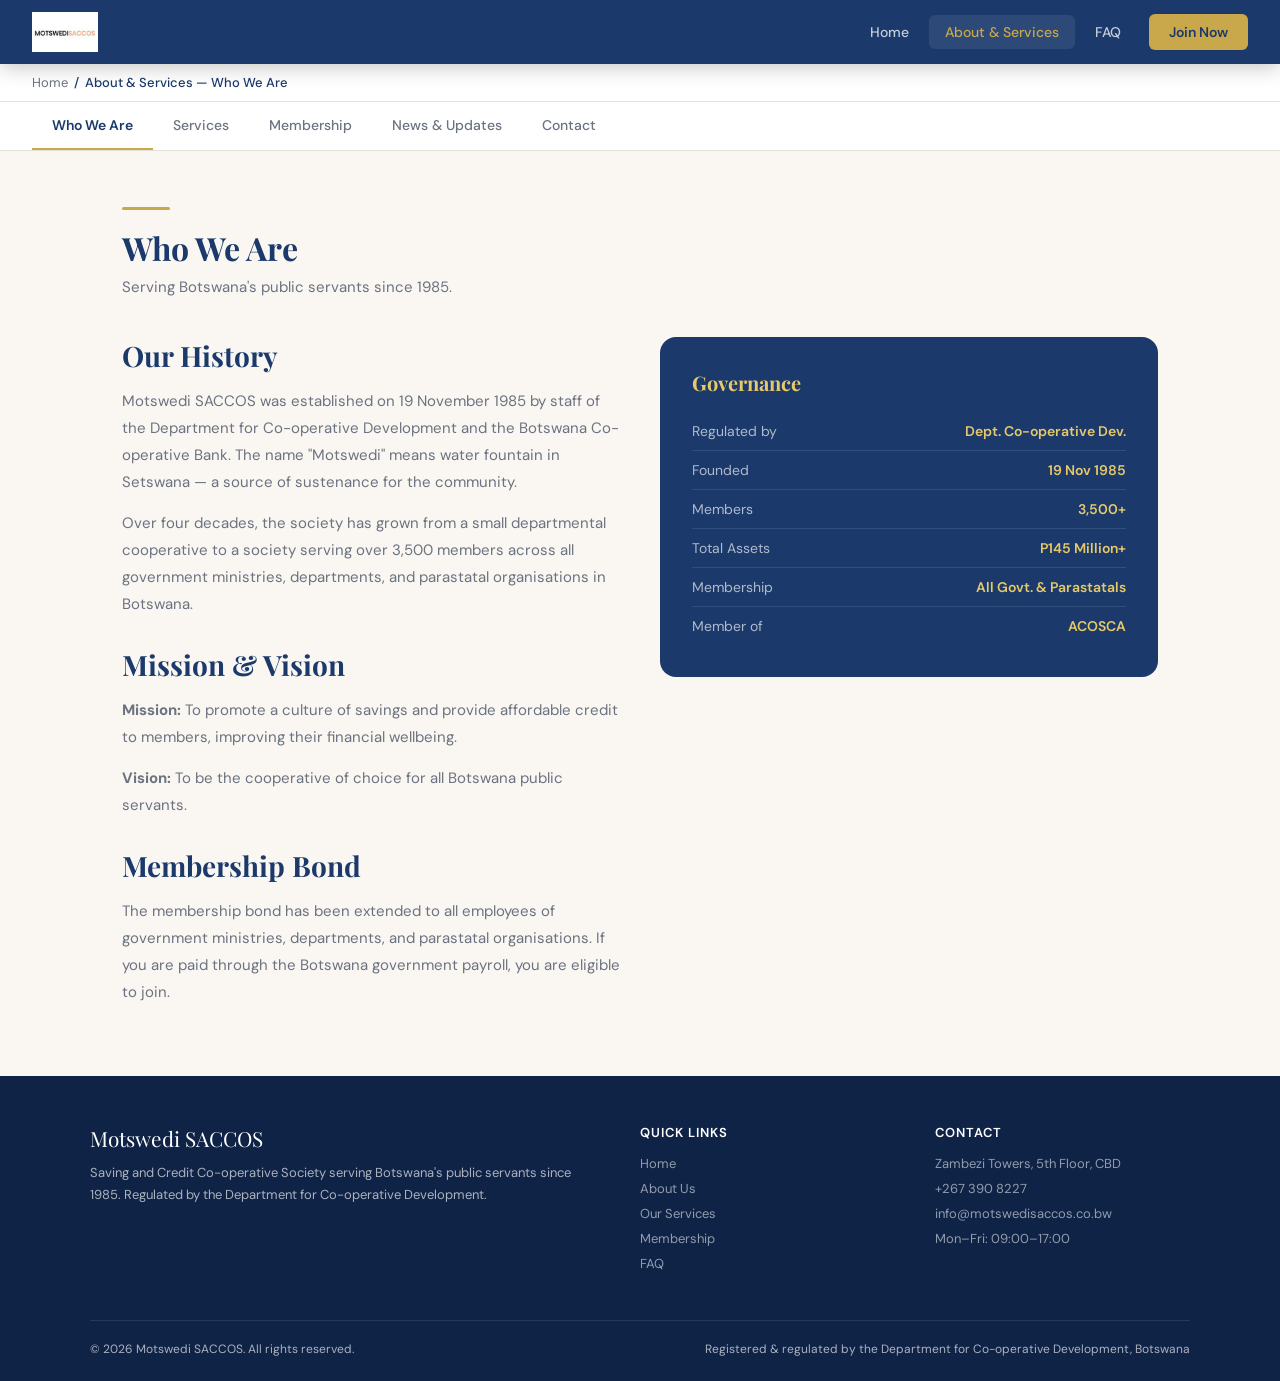
==== aboutservices.html @ 680bacea "update" ====
<!DOCTYPE html>
<html lang="en">
<head>
  <meta charset="UTF-8"/>
  <meta name="viewport" content="width=device-width, initial-scale=1.0"/>
  <title>About &amp; Services — Motswedi SACCOS</title>
  <link rel="stylesheet" href="style.css"/>
</head>
<body class="fade-in">


<nav>
  <a class="nav-logo" href="index.html">
    <img src="images/logo.jpg" alt="Motswedi SACCOS Logo" class="nav-logo-img"/>
  </a>
  <div class="nav-links">
    <a class="nav-btn" href="index.html">Home</a>
    <a class="nav-btn active" href="aboutservices.html">About &amp; Services</a>
    <a class="nav-btn" href="faq.html">FAQ</a>
    <a class="nav-cta" href="#membership">Join Now</a>
  </div>
</nav>


<div class="breadcrumb">
  <a href="index.html">Home</a>
  <span class="breadcrumb-sep">/</span>
  <span id="breadcrumb-current">About &amp; Services</span>
</div>


<div class="as-nav">
  <button class="as-tab" id="tab-who"      onclick="openTab('who')">Who We Are</button>
  <button class="as-tab" id="tab-services" onclick="openTab('services')">Services</button>
  <button class="as-tab" id="tab-join"     onclick="openTab('join')">Membership</button>
  <button class="as-tab" id="tab-news"     onclick="openTab('news')">News &amp; Updates</button>
  <button class="as-tab" id="tab-contact"  onclick="openTab('contact')">Contact</button>
</div>


<div id="as-who" class="as-content">
  <div class="section">
    <div class="gold-line"></div>
    <h2 class="section-title">Who We Are</h2>
    <p class="section-sub">Serving Botswana's public servants since 1985.</p>
    <div class="info-grid">
      <div class="info-text">
        <h2>Our History</h2>
        <p>Motswedi SACCOS was established on 19 November 1985 by staff of the Department for Co-operative Development and the Botswana Co-operative Bank. The name "Motswedi" means water fountain in Setswana — a source of sustenance for the community.</p>
        <p>Over four decades, the society has grown from a small departmental cooperative to a society serving over 3,500 members across all government ministries, departments, and parastatal organisations in Botswana.</p>
        <h2 style="margin-top:28px;">Mission &amp; Vision</h2>
        <p><strong>Mission:</strong> To promote a culture of savings and provide affordable credit to members, improving their financial wellbeing.</p>
        <p><strong>Vision:</strong> To be the cooperative of choice for all Botswana public servants.</p>
        <h2 style="margin-top:28px;">Membership Bond</h2>
        <p>The membership bond has been extended to all employees of government ministries, departments, and parastatal organisations. If you are paid through the Botswana government payroll, you are eligible to join.</p>
      </div>
      <div>
        <div class="info-box">
          <h3>Governance</h3>
          <div class="info-row"><span>Regulated by</span><span>Dept. Co-operative Dev.</span></div>
          <div class="info-row"><span>Founded</span><span>19 Nov 1985</span></div>
          <div class="info-row"><span>Members</span><span>3,500+</span></div>
          <div class="info-row"><span>Total Assets</span><span>P145 Million+</span></div>
          <div class="info-row"><span>Membership</span><span>All Govt. &amp; Parastatals</span></div>
          <div class="info-row"><span>Member of</span><span>ACOSCA</span></div>
        </div>
      </div>
    </div>
  </div>
</div>


<div id="as-services" class="as-content">
  <div class="section" id="services">
    <div class="gold-line"></div>
    <h2 class="section-title">Our Services</h2>
    <p class="section-sub">Savings, loans, and share capital — built for public servants.</p>
    <div class="card-grid" style="margin-bottom:48px;">
      <div class="card card-static">
        <div class="card-icon"></div>
        <h3>Savings Accounts</h3>
        <p>Contribute monthly via payroll deduction. Earn competitive interest on your accumulated savings. Multiple product tiers available based on your contribution level.</p>
      </div>
      <div class="card card-static">
        <div class="card-icon"></div>
        <h3>Loan Products</h3>
        <p>Borrow up to 4x your savings. Personal loans and emergency loans available. Competitive interest rates lower than commercial banks, with straightforward repayment terms.</p>
      </div>
      <div class="card card-static">
        <div class="card-icon"></div>
        <h3>Share Capital</h3>
        <p>As a member-owned cooperative, you hold shares in Motswedi SACCOS. Shares grow in value and entitle you to a share of annual dividends declared at AGM.</p>
      </div>
    </div>

    <div class="gold-line" id="calculator"></div>
    <h2 class="section-title" style="margin-bottom:6px;">Loan Repayment Calculator</h2>
    <p class="section-sub">Estimate your monthly payment instantly — no account needed.</p>
    <div class="calc-wrap">
      <h3>Calculate Your Repayment</h3>
      <p>Enter your loan amount and term to see an estimated monthly repayment.</p>
      <div class="field">
        <label>Loan Amount (BWP)</label>
        <input type="number" id="loanAmt" value="10000" min="1000" oninput="calcLoan()"/>
      </div>
      <div class="field">
        <label>Repayment Period</label>
        <select id="loanTerm" onchange="calcLoan()">
          <option value="12">12 months</option>
          <option value="24" selected>24 months</option>
          <option value="36">36 months</option>
          <option value="48">48 months</option>
          <option value="60">60 months</option>
        </select>
      </div>
      <div class="calc-result">
        <div>
          <div class="calc-result-label">Estimated Monthly Repayment</div>
          <div style="font-size:11px;color:rgba(255,255,255,0.4);margin-top:2px;">At 12% p.a. indicative rate</div>
        </div>
        <div class="calc-result-value" id="calcResult">P 487</div>
      </div>
    </div>
  </div>
</div>

<!-- ── MEMBERSHIP ── -->
<div id="as-join" class="as-content">
  <div class="section" id="membership">
    <div class="gold-line"></div>
    <h2 class="section-title">Membership</h2>
    <p class="section-sub">Join in three simple steps. Open to all government and parastatal employees.</p>
    <div class="card-grid" style="margin-bottom:48px;">
      <div class="card card-static">
        <div class="card-icon"></div>
        <h3>Step 1 — Check Eligibility</h3>
        <p>You must be employed by a Botswana government ministry, department, or parastatal organisation and paid through the government payroll system.</p>
      </div>
      <div class="card card-static">
        <div class="card-icon"></div>
        <h3>Step 2 — Download &amp; Complete Form</h3>
        <p>Download the membership application form below, complete it with your personal and employment details, and attach a copy of your national ID and payslip.</p>
      </div>
      <div class="card card-static">
        <div class="card-icon"></div>
        <h3>Step 3 — Submit at the Office</h3>
        <p>Bring your completed form to Zambezi Towers, 5th Floor, CBD Gaborone, Monday–Friday 09:00–17:00. Processing takes 5–7 working days.</p>
      </div>
    </div>

    <div class="gold-line"></div>
    <h2 class="section-title" style="margin-bottom:6px;">Forms &amp; Downloads</h2>
    <p class="section-sub">Download, complete, and submit in person.</p>
    <div class="forms-list">
      <div class="form-item">
        <div class="form-icon"></div>
        <div class="form-info">
          <h4>Membership Application Form</h4>
          <p>For new members joining Motswedi SACCOS for the first time.</p>
        </div>
        <button class="form-dl" onclick="showToast('Membership form download started')">Download PDF</button>
      </div>
      <div class="form-item">
        <div class="form-icon"></div>
        <div class="form-info">
          <h4>Loan Application Form</h4>
          <p>For existing members applying for a personal or emergency loan.</p>
        </div>
        <button class="form-dl" onclick="showToast('Loan form download started')">Download PDF</button>
      </div>
      <div class="form-item">
        <div class="form-icon"></div>
        <div class="form-info">
          <h4>Monana Loan Form</h4>
          <p>Specialised loan product application for eligible members.</p>
        </div>
        <button class="form-dl" onclick="showToast('Monana loan form download started')">Download PDF</button>
      </div>
      <div class="form-item">
        <div class="form-icon"></div>
        <div class="form-info">
          <h4>CLP Refund Form</h4>
          <p>For members requesting a Credit Life Policy refund.</p>
        </div>
        <button class="form-dl" onclick="showToast('CLP refund form download started')">Download PDF</button>
      </div>
    </div>
  </div>
</div>


<div id="as-news" class="as-content">
  <div class="section" id="news">
    <div class="gold-line"></div>
    <h2 class="section-title">News &amp; Updates</h2>
    <p class="section-sub">Announcements, policy changes, and financial literacy resources.</p>
    <div class="news-list">
      <div class="news-item">
        <div class="news-date"><span class="day">13</span><span class="mon">Apr 2026</span></div>
        <div class="news-body">
          <h4>Group Funeral Scheme — Updating Process</h4>
          <p>Members are reminded to update their Group Funeral Scheme beneficiary details. Contact the office at 390 8227 / 350 0973 or visit in person.</p>
        </div>
      </div>
      <div class="news-item">
        <div class="news-date"><span class="day">01</span><span class="mon">Mar 2026</span></div>
        <div class="news-body">
          <h4>AGM Notice — Annual General Meeting 2026</h4>
          <p>The Annual General Meeting will be held on 15 May 2026 at 09:00. All members are encouraged to attend and participate in society governance decisions.</p>
        </div>
      </div>
      <div class="news-item">
        <div class="news-date"><span class="day">15</span><span class="mon">Jan 2026</span></div>
        <div class="news-body">
          <h4>Financial Literacy: Managing Debt on a Government Salary</h4>
          <p>Our latest article covers practical strategies for managing credit obligations, building emergency savings, and using cooperative benefits effectively.</p>
        </div>
      </div>
      <div class="news-item">
        <div class="news-date"><span class="day">10</span><span class="mon">Dec 2025</span></div>
        <div class="news-body">
          <h4>Membership Bond Extended to All Parastatals</h4>
          <p>Motswedi SACCOS confirms that all employees from government ministries, departments, and parastatal organisations are now eligible to join.</p>
        </div>
      </div>
    </div>
  </div>
</div>


<div id="as-contact" class="as-content">
  <div class="section" id="contact">
    <div class="gold-line"></div>
    <h2 class="section-title">Contact Us</h2>
    <p class="section-sub">We are here Monday to Friday, 09:00–17:00.</p>
    <div class="contact-grid">
      <div>
        <div class="contact-card" style="margin-bottom:16px;">
          <h4>Office Details</h4>
          <div class="contact-row"><div class="contact-row-icon"></div><div class="contact-row-text">Zambezi Towers, 5th Floor<br/>Central Business District, Gaborone</div></div>
          <div class="contact-row"><div class="contact-row-icon"></div><div class="contact-row-text">+267 390 8227 / +267 350 0973<br/>WhatsApp: +267 77 892 470</div></div>
          <div class="contact-row"><div class="contact-row-icon"></div><div class="contact-row-text">info@motswedisaccos.co.bw</div></div>
          <div class="contact-row"><div class="contact-row-icon"></div><div class="contact-row-text">Monday – Friday: 09:00 – 17:00<br/>Weekends &amp; Public Holidays: Closed</div></div>
          <div class="contact-row"><div class="contact-row-icon"></div><div class="contact-row-text">P O Box 81027, Gaborone</div></div>
        </div>
        <div class="map-placeholder">Google Maps — Zambezi Towers, CBD Gaborone</div>
      </div>
      <div class="contact-card">
        <h4> Send Us a Message</h4>
        <div class="contact-form">
          <input type="text" placeholder="Your full name"/>
          <input type="email" placeholder="Email address"/>
          <input type="text" placeholder="Subject"/>
          <textarea placeholder="Your message..."></textarea>
          <button class="btn-primary" style="width:100%;" onclick="showToast('Message sent! We will respond within 2 business days.')">Send Message</button>
        </div>
      </div>
    </div>
  </div>
</div>


<footer>
  <div class="footer-grid">
    <div>
      <div class="footer-logo">Motswedi SACCOS</div>
      <p class="footer-tagline">Saving and Credit Co-operative Society serving Botswana's public servants since 1985. Regulated by the Department for Co-operative Development.</p>
    </div>
    <div class="footer-col">
      <h5>Quick Links</h5>
      <a href="index.html">Home</a>
      <a href="#who" onclick="openTab('who')">About Us</a>
      <a href="#services" onclick="openTab('services')">Our Services</a>
      <a href="#membership" onclick="openTab('join')">Membership</a>
      <a href="faq.html">FAQ</a>
    </div>
    <div class="footer-col">
      <h5>Contact</h5>
      <a>Zambezi Towers, 5th Floor, CBD</a>
      <a href="tel:+26739082270">+267 390 8227</a>
      <a href="mailto:info@motswedisaccos.co.bw">info@motswedisaccos.co.bw</a>
      <a>Mon–Fri: 09:00–17:00</a>
    </div>
  </div>
  <div class="footer-bottom">
    <span>© 2026 Motswedi SACCOS. All rights reserved.</span>
    <span>Registered &amp; regulated by the Department for Co-operative Development, Botswana</span>
  </div>
</footer>

<div class="toast" id="toast"></div>

<script>


  const tabs = { who:'Who We Are', services:'Services', join:'Membership', news:'News & Updates', contact:'Contact' };

  function openTab(name) {
    document.querySelectorAll('.as-tab').forEach(t => t.classList.remove('active'));
    document.querySelectorAll('.as-content').forEach(c => c.classList.remove('active'));
    document.getElementById('tab-' + name).classList.add('active');
    document.getElementById('as-' + name).classList.add('active');
    document.getElementById('breadcrumb-current').textContent = 'About & Services — ' + (tabs[name] || '');
    window.scrollTo({ top: 80, behavior: 'smooth' });
  }


  const hashMap = { '#who':'who', '#services':'services', '#calculator':'services', '#membership':'join', '#news':'news', '#contact':'contact' };
  const startTab = hashMap[window.location.hash] || 'who';
  openTab(startTab);


  function calcLoan() {
    const amt = parseFloat(document.getElementById('loanAmt').value) || 0;
    const term = parseInt(document.getElementById('loanTerm').value);
    const rate = 0.12 / 12;
    let monthly = 0;
    if (rate > 0 && term > 0 && amt > 0) {
      monthly = amt * rate * Math.pow(1+rate, term) / (Math.pow(1+rate, term) - 1);
    }
    document.getElementById('calcResult').textContent = 'P ' + monthly.toFixed(0).replace(/\B(?=(\d{3})+(?!\d))/g, ',');
  }
  calcLoan();


  function showToast(msg) {
    const t = document.getElementById('toast');
    t.textContent = '✓ ' + msg;
    t.classList.add('show');
    setTimeout(() => t.classList.remove('show'), 3000);
  }
</script>
</body>
</html>
---- style.css ----
@import url('https://fonts.googleapis.com/css2?family=Playfair+Display:wght@600;700&family=DM+Sans:wght@300;400;500;600&display=swap');

:root {
  --navy: #1B3A6B;
  --navy-dark: #0F2347;
  --gold: #C9A84C;
  --gold-light: #E8C96A;
  --cream: #FAF7F2;
  --white: #FFFFFF;
  --text: #1a1a2e;
  --muted: #6B7280;
  --border: #E5E0D8;
  --success: #0F6E56;
}

*, *::before, *::after { box-sizing: border-box; margin: 0; padding: 0; }

body {
  font-family: 'DM Sans', sans-serif;
  background: var(--cream);
  color: var(--text);
  overflow-x: hidden;
}



nav {
  position: sticky; top: 0; z-index: 100;
  background: var(--navy);
  display: flex; align-items: center; justify-content: space-between;
  padding: 0 2rem; height: 64px;
  box-shadow: 0 2px 20px rgba(0,0,0,0.25);
}

.nav-logo {
  display: flex; align-items: center; gap: 10px; text-decoration: none;
}

.nav-logo-img {
  height: 40px;
  width: auto;
  display: block;
  object-fit: contain;
}

.nav-logo-mark {
  width: 36px; height: 36px; border-radius: 50%;
  background: var(--gold);
  display: flex; align-items: center; justify-content: center;
  font-family: 'Playfair Display', serif;
  font-size: 16px; font-weight: 700; color: var(--navy);
}

.nav-logo-text {
  font-family: 'Playfair Display', serif;
  font-size: 18px; font-weight: 600; color: var(--white);
  letter-spacing: 0.3px;
}

.nav-links {
  display: flex; 
  gap: 4px; 
  align-items: center;
}

.nav-btn {
  background: none; border: none; cursor: pointer;
  font-family: 'DM Sans', sans-serif;
  font-size: 14px; font-weight: 500;
  color: rgba(255,255,255,0.75);
  padding: 8px 16px; border-radius: 6px;
  transition: all 0.2s; text-decoration: none;
  display: inline-flex; align-items: center;
}

.nav-btn:hover { color: var(--white); 
  background: rgba(255,255,255,0.1); 
}

.nav-btn.active { color: var(--gold); 
  background: rgba(255,255,255,0.08); 
}

.nav-cta {
  background: var(--gold); color: var(--navy);
  font-weight: 600; border: none;
  padding: 9px 20px; border-radius: 6px;
  font-family: 'DM Sans', sans-serif; font-size: 14px;
  transition: all 0.2s; margin-left: 8px;
  text-decoration: none; display: inline-flex; align-items: center;
}

.nav-cta:hover { 
  background: var(--gold-light); 
}


.hero-badge {
  display: flex;
  justify-content: center;
  margin-bottom: 20px;
}

.hero-badge-img {
width: 320px;
  height: 150px;
  object-fit: contain;
  border-radius: 8px;
}
.hero{
  background: linear-gradient(rgba(27, 58, 107, 0.7), rgba(27, 58, 107, 0.7)),  url('images/banner.jpeg.jfif'); 
  background-size: cover;
  background-position: center;
  background-repeat: no-repeat;
  display: flex;
  flex-direction: column;
  padding: 125px 2rem;
}


.breadcrumb {
  background: var(--white);
  padding: 10px 2rem;
  font-size: 13px; color: var(--muted);
  border-bottom: 1px solid var(--border);
  display: flex; align-items: center; gap: 6px;
}

.breadcrumb a { 
  color: var(--muted); 
  text-decoration: none; 
}

.breadcrumb a:hover { 
  color: var(--navy); 
}

.breadcrumb span { 
  color: var(--navy); 
  font-weight: 500; 
}
.breadcrumb-sep { 
  color: var(--border); 
}


@keyframes fadeIn { 
  from { opacity:0; transform:translateY(8px); } to { opacity:1; transform:translateY(0); } 
}
.fade-in { 
  animation: fadeIn 0.4s ease; 
}


.btn-primary {
  background: var(--gold); color: var(--navy);
  border: none; cursor: pointer;
  font-family: 'DM Sans', sans-serif; font-weight: 600;
  font-size: 15px; padding: 13px 28px; border-radius: 8px;
  transition: all 0.2s; text-decoration: none;
  display: inline-flex; align-items: center;
}

.btn-primary:hover { 
  background: var(--gold-light); 
  transform: translateY(-1px); 
}

.btn-outline {
  background: transparent; 
  color: var(--white);
  border: 1.5px solid rgba(255,255,255,0.4); 
  cursor: pointer;
  font-family: 'DM Sans', sans-serif; 
  font-weight: 500;
  font-size: 15px; 
  padding: 12px 28px; 
  border-radius: 8px;
  transition: all 0.2s; 
  text-decoration: none;
  display: inline-flex; 
  align-items: center;
}

.btn-outline:hover { 
  border-color: var(--white); 
  background: rgba(255,255,255,0.08); 
}


.section { 
  padding: 56px 2rem; 
  max-width: 1100px; 
  margin: 0 auto; 
}

.section-title {
  font-family: 'Playfair Display', serif;
  font-size: 2rem; color: var(--navy); margin-bottom: 8px;
}

.section-sub { 
  color: var(--muted); 
  font-size: 15px; 
  margin-bottom: 40px; 
}

.gold-line { 
  width: 48px; 
  height: 3px; 
  background: var(--gold); 
  border-radius: 2px; 
  margin-bottom: 16px; 
}


.card-grid { display: grid; 
  grid-template-columns: repeat(auto-fit, minmax(280px, 1fr)); 
  gap: 20px; 
}

.card {
  background: var(--white);
  border: 1px solid var(--border);
  border-radius: 12px; padding: 28px;
  transition: all 0.25s;
  position: relative; overflow: hidden;
  text-decoration: none; color: inherit; display: block;
}

.card::before {
  content: ''; 
  position: absolute; 
  top: 0; 
  left: 0; 
  right: 0; 
  height: 3px;
  background: var(--gold); 
  transform: scaleX(0); 
  transform-origin: left;
  transition: transform 0.3s;
}

.card:hover { 
  transform: translateY(-4px); 
  box-shadow: 0 12px 40px rgba(27,58,107,0.12); 
}

.card:hover::before { 
  transform: scaleX(1); 
}

.card-icon {
  width: 44px; height: 44px; border-radius: 10px;
  background: rgba(27,58,107,0.08);
  display: flex; align-items: center; justify-content: center;
  font-size: 20px; margin-bottom: 16px;
}

.card h3 { font-size: 17px; 
  font-weight: 600; 
  color: var(--navy); 
  margin-bottom: 8px; 
}

.card p { font-size: 14px; 
  color: var(--muted); 
  line-height: 1.6; 
  margin-bottom: 14px; 
}

.card-link { 
  font-size: 13px; 
  font-weight: 600; 
  color: var(--navy); 
}

.card-link::after { 
  content: ' →'; 
}

.card-static { 
  cursor: default; 
}

.card-static:hover { 
  transform: none; 
  box-shadow: none;
 }

.card-static:hover::before { 
  transform: scaleX(0); 
}


.cta-banner {
  background: var(--navy);
  padding: 40px 2rem;
  display: flex; align-items: center; justify-content: space-between;
  flex-wrap: wrap; gap: 20px;
}

.cta-banner h2 {
  font-family: 'Playfair Display', serif;
  color: var(--white); font-size: 1.5rem;
}

.cta-banner p { 
  color: rgba(255,255,255,0.65); 
  font-size: 14px; 
  margin-top: 4px; 
}


.stats {
  background: var(--white);
  display: grid; grid-template-columns: repeat(auto-fit, minmax(160px, 1fr));
  border-bottom: 1px solid var(--border);
}

.stat {
  padding: 24px 20px; text-align: center;
  border-right: 1px solid var(--border);
}

.stat:last-child { 
  border-right: none; 
}

.stat-number {
  font-family: 'Playfair Display', serif;
  font-size: 2rem; font-weight: 700; color: var(--navy);
}

.stat-label { font-size: 13px; 
  color: var(--muted); 
  margin-top: 4px; 
}


.info-grid { display: grid; 
  grid-template-columns: 1fr 1fr; 
  gap: 40px; 
  align-items: start; 
}

.info-text h2 { font-family:'Playfair Display',serif; 
  font-size:1.75rem; 
  color:var(--navy); 
  margin-bottom:14px; 
}

.info-text p { color:var(--muted); 
  line-height:1.8; 
  font-size:15px; 
  margin-bottom:14px; 
}

.info-box { background: var(--navy); 
  border-radius: 16px; 
  padding: 32px; 
  color: var(--white); 
}

.info-box h3 { 
  font-family:'Playfair Display',serif; 
  font-size:1.25rem; 
  color:var(--gold-light); 
  margin-bottom:16px; 
}

.info-row { 
  display:flex; 
  justify-content:space-between; 
  padding:10px 0; 
  border-bottom:1px solid rgba(255,255,255,0.1); 
  font-size:14px; 
}

.info-row:last-child { 
  border-bottom:none; 
}

.info-row span:first-child { 
  color:rgba(255,255,255,0.65); 
}

.info-row span:last-child { 
  font-weight:600; 
  color:var(--gold-light); 
}


.as-nav {
  background: var(--white);
  border-bottom: 1px solid var(--border);
  display: flex; 
  gap: 0; 
  overflow-x: auto;
  padding: 0 2rem;
}

.as-tab {
  padding: 14px 20px;
  font-size: 14px; 
  font-weight: 500;
  color: var(--muted); 
  cursor: pointer;
  border-bottom: 2.5px solid transparent;
  white-space: nowrap; 
  transition: all 0.2s;
  background: none; 
  border-top: none; 
  border-left: none; 
  border-right: none;
  font-family: 'DM Sans', sans-serif;
}

.as-tab:hover { 
  color: var(--navy); 
}

.as-tab.active { 
  color: var(--navy); 
  border-bottom-color: var(--gold); 
  font-weight: 600; 
}
.as-content { 
  display: none; 
}
.as-content.active { 
  display: block; 
  animation: fadeIn 0.3s ease; 
}


.calc-wrap {
  background: var(--white); 
  border-radius: 16px;
  padding: 36px; 
  border: 1px solid var(--border);
  max-width: 560px;
}

.calc-wrap h3 { 
  font-family:'Playfair Display',serif; 
  color:var(--navy); 
  font-size:1.4rem; 
  margin-bottom:6px; 
}

.calc-wrap p { 
  color:var(--muted); 
  font-size:14px; 
  margin-bottom:28px; 
}

.field { 
  margin-bottom: 20px; 
}

.field label { 
  display:block; 
  font-size:13px; 
  font-weight:600; 
  color:var(--navy); 
  margin-bottom:6px; 
  text-transform:uppercase; 
  letter-spacing:0.5px; 
}

.field input, .field select {
  width: 100%; 
  padding: 12px 14px;
  border: 1.5px solid var(--border); 
  border-radius: 8px;
  font-family:'DM Sans',sans-serif; 
  font-size:15px;
  color: var(--text); 
  background: var(--cream);
  transition: border-color 0.2s; 
  outline: none;
}

.field input:focus, .field select:focus { 
  border-color: var(--navy); 
}

.calc-result {
  background: var(--navy); 
  border-radius: 10px;
  padding: 20px 24px; 
  margin-top: 24px;
  display: flex; 
  justify-content: space-between; 
  align-items: center;
}

.calc-result-label { 
  color: rgba(255,255,255,0.7); 
  font-size: 14px; 
}

.calc-result-value { 
  font-family:'Playfair Display',serif; 
  font-size:1.8rem; 
  color:var(--gold-light); 
  font-weight:700; 
}


.forms-list { 
  display:flex; 
  flex-direction:column; 
  gap:12px; 
}

.form-item {
  background:var(--white); 
  border:1px solid var(--border);
  border-radius:10px; 
  padding:18px 20px;
  display:flex; 
  align-items:center; 
  gap:16px;
  transition: box-shadow 0.2s;
}

.form-item:hover { 
  box-shadow: 0 4px 16px rgba(27,58,107,0.1); 
}

.form-icon { 
  font-size:24px; 
  flex-shrink:0; 
}

.form-info h4 { 
  font-size:15px; 
  font-weight:600; 
  color:var(--navy); 
}

.form-info p { 
  font-size:13px; 
  color:var(--muted); 
  margin-top:2px; 
}

.form-dl {
  margin-left:auto; 
  background:var(--navy); 
  color:var(--white);
  border:none; 
  cursor:pointer; 
  padding:8px 16px;
  border-radius:6px; 
  font-size:13px; 
  font-weight:500;
  font-family:'DM Sans',sans-serif; 
  white-space:nowrap;
  transition: background 0.2s;
}

.form-dl:hover { 
  background:var(--gold); 
  color:var(--navy); 
}


.contact-grid { 
  display:grid; 
  grid-template-columns:1fr 1fr; 
  gap:32px; 
}

.contact-card { 
  background:var(--white); 
  border:1px solid var(--border); 
  border-radius:12px; 
  padding:28px; 
}

.contact-card h4 { 
  font-size:16px; 
  font-weight:600; 
  color:var(--navy); 
  margin-bottom:16px; 
  display:flex; 
  align-items:center; 
  gap:8px; 
}

.contact-row { 
  display:flex; 
  gap:12px; 
  align-items:flex-start; 
  margin-bottom:12px; 
  font-size:14px; 
}

.contact-row-icon { 
  font-size:16px; 
  flex-shrink:0; 
  margin-top:1px; 
}

.contact-row-text { 
  color:var(--muted); 
  line-height:1.5; 
}

.contact-form input, .contact-form textarea {
  width:100%; 
  padding:11px 14px;
  border:1.5px solid var(--border); 
  border-radius:8px;
  font-family:'DM Sans',sans-serif; 
  font-size:14px;
  background:var(--cream); 
  outline:none; 
  margin-bottom:12px;
  transition:border-color 0.2s;
}

.contact-form input:focus, .contact-form textarea:focus { 
  border-color:var(--navy); 
}
.contact-form textarea { 
  resize:vertical; 
  height:100px; 
}

.map-placeholder {
  background: linear-gradient(135deg, #e8eef7, #d0ddf0);
  border-radius:10px; 
  height:180px;
  display:flex; 
  align-items:center; 
  justify-content:center;
  color:var(--navy); 
  font-size:14px; 
  font-weight:500;
  border:1px dashed #aab8d0; 
  margin-top:8px;
}


.news-list { 
  display:flex; 
  flex-direction:column; 
  gap:16px; 
}

.news-item { 
  background:var(--white); 
  border:1px solid var(--border); 
  border-radius:10px; 
  padding:20px 24px; 
  display:flex; 
  gap:20px; 
  align-items:flex-start; 
}

.news-date { 
  background:var(--navy); 
  color:var(--white); 
  border-radius:8px; 
  padding:8px 12px; 
  text-align:center; 
  flex-shrink:0; 
}

.news-date .day { 
  font-family:'Playfair Display',serif; 
  font-size:1.5rem; 
  font-weight:700; 
  display:block; 
  line-height:1; 
}

.news-date .mon { 
  font-size:11px; 
  text-transform:uppercase; 
  letter-spacing:1px; 
  color:var(--gold-light); 
}

.news-body h4 { 
  font-size:15px; 
  font-weight:600; 
  color:var(--navy); 
  margin-bottom:6px; 
}

.news-body p { 
  font-size:13px; 
  color:var(--muted); 
  line-height:1.6; 
}


.faq-hero { 
  background: var(--navy); 
  padding: 50px 2rem 40px; 
  text-align:center; 
}

.faq-hero h1 { 
  font-family:'Playfair Display',serif; 
  color:var(--white); 
  font-size:2.2rem; 
}

.faq-hero p { 
  color:rgba(255,255,255,0.65); 
  margin-top:10px; 
  font-size:15px; 
}

.faq-search { 
  max-width:500px; 
  margin:24px auto 0; 
  display:flex; 
}

.faq-search input { 
  flex:1; 
  padding:12px 16px; 
  border:none; 
  border-radius:8px 0 0 8px; 
  font-family:'DM Sans',sans-serif; 
  font-size:14px; 
  outline:none; 
}

.faq-search button { 
  background:var(--gold); 
  color:var(--navy); 
  border:none; 
  cursor:pointer; 
  padding:12px 20px; 
  border-radius:0 8px 8px 0; 
  font-weight:600; 
  font-size:14px; 
  font-family:'DM Sans',sans-serif; 
}

.faq-list { 
  max-width:700px; 
  margin:0 auto; 
  padding:40px 2rem; 
}

.faq-cat {
  font-size:11px; 
  font-weight:700; 
  color:var(--gold); 
  letter-spacing:1.5px; 
  text-transform:uppercase; 
  margin:32px 0 12px; 
}

.faq-item { 
  background:var(--white); 
  border:1px solid var(--border); 
  border-radius:10px; 
  margin-bottom:10px; 
  overflow:hidden; 
}

.faq-q { 
  width:100%; 
  text-align:left; 
  padding:16px 20px; 
  background:none; 
  border:none; 
  cursor:pointer; 
  font-family:'DM Sans',sans-serif; 
  font-size:15px; 
  font-weight:500; 
  color:var(--text); 
  display:flex; 
  justify-content:space-between; 
  align-items:center; 
  transition: color 0.2s; 
}

.faq-q:hover { 
  color:var(--navy); 
}

.faq-q.open { 
  color:var(--navy); 
}

.faq-chevron { 
  font-size:18px; 
  transition:transform 0.3s; 
  color:var(--muted); 
  flex-shrink:0; 
}

.faq-q.open .faq-chevron { 
  transform:rotate(180deg); 
  color:var(--gold); 
}
.faq-a { 
  display:none; 
  padding:0 20px 18px; 
  font-size:14px; 
  color:var(--muted); 
  line-height:1.75; 
}
.faq-a.open { 
  display:block; 
  animation:fadeIn 0.2s ease; 
}


footer { 
  background:var(--navy-dark); 
  color:rgba(255,255,255,0.65); 
  padding:48px 2rem 24px; 
}

.footer-grid { 
  display:grid; 
  grid-template-columns:2fr 1fr 1fr; 
  gap:40px; 
  max-width:1100px; 
  margin:0 auto 40px; 
}

.footer-logo { 
  font-family:'Playfair Display',serif; 
  font-size:1.3rem; 
  color:var(--white); 
  margin-bottom:10px; 
}
.footer-tagline { 
  font-size:13px; 
  line-height:1.7; 
}

.footer-col h5 { 
  color:var(--white); 
  font-size:13px; 
  font-weight:600; 
  text-transform:uppercase; 
  letter-spacing:1px; 
  margin-bottom:14px; 
}

.footer-col a { 
  display:block; 
  font-size:13px; 
  color:rgba(255,255,255,0.55); 
  text-decoration:none; 
  margin-bottom:8px; 
  transition:color 0.2s; 
}
.footer-col a:hover { 
  color:var(--gold-light); 
}

.footer-bottom { 
  border-top:1px solid rgba(255,255,255,0.1); 
  padding-top:20px; 
  max-width:1100px; 
  margin:0 auto; 
  display:flex; 
  justify-content:space-between; 
  font-size:12px; 
  flex-wrap:wrap; 
  gap:10px; 
}


.toast { 
  position:fixed; 
  bottom:24px; 
  right:24px; 
  background:var(--success); 
  color:var(--white); 
  padding:14px 20px; 
  border-radius:10px; 
  font-size:14px; 
  font-weight:500; 
  box-shadow:0 8px 30px rgba(0,0,0,0.2); 
  transform:translateY(80px); 
  opacity:0; 
  transition:all 0.3s; 
  z-index:999; 
}

.toast.show { 
  transform:translateY(0); 
  opacity:1; 
}


@media(max-width:700px) {
  .info-grid { 
    grid-template-columns: 1fr; 
  }
  .contact-grid { 
    grid-template-columns: 1fr; 
  }
  .footer-grid { 
    grid-template-columns: 1fr; 
  }
}

@media(max-width:600px) {
  .hero { 
    padding: 50px 1rem 40px; 
  }
  .section { 
    padding: 36px 1rem; 
  }
  nav { 
    padding: 0 1rem; 
  }
  .nav-links .nav-btn:not(.nav-cta):not(.active) { 
    display: none; 
  }
}
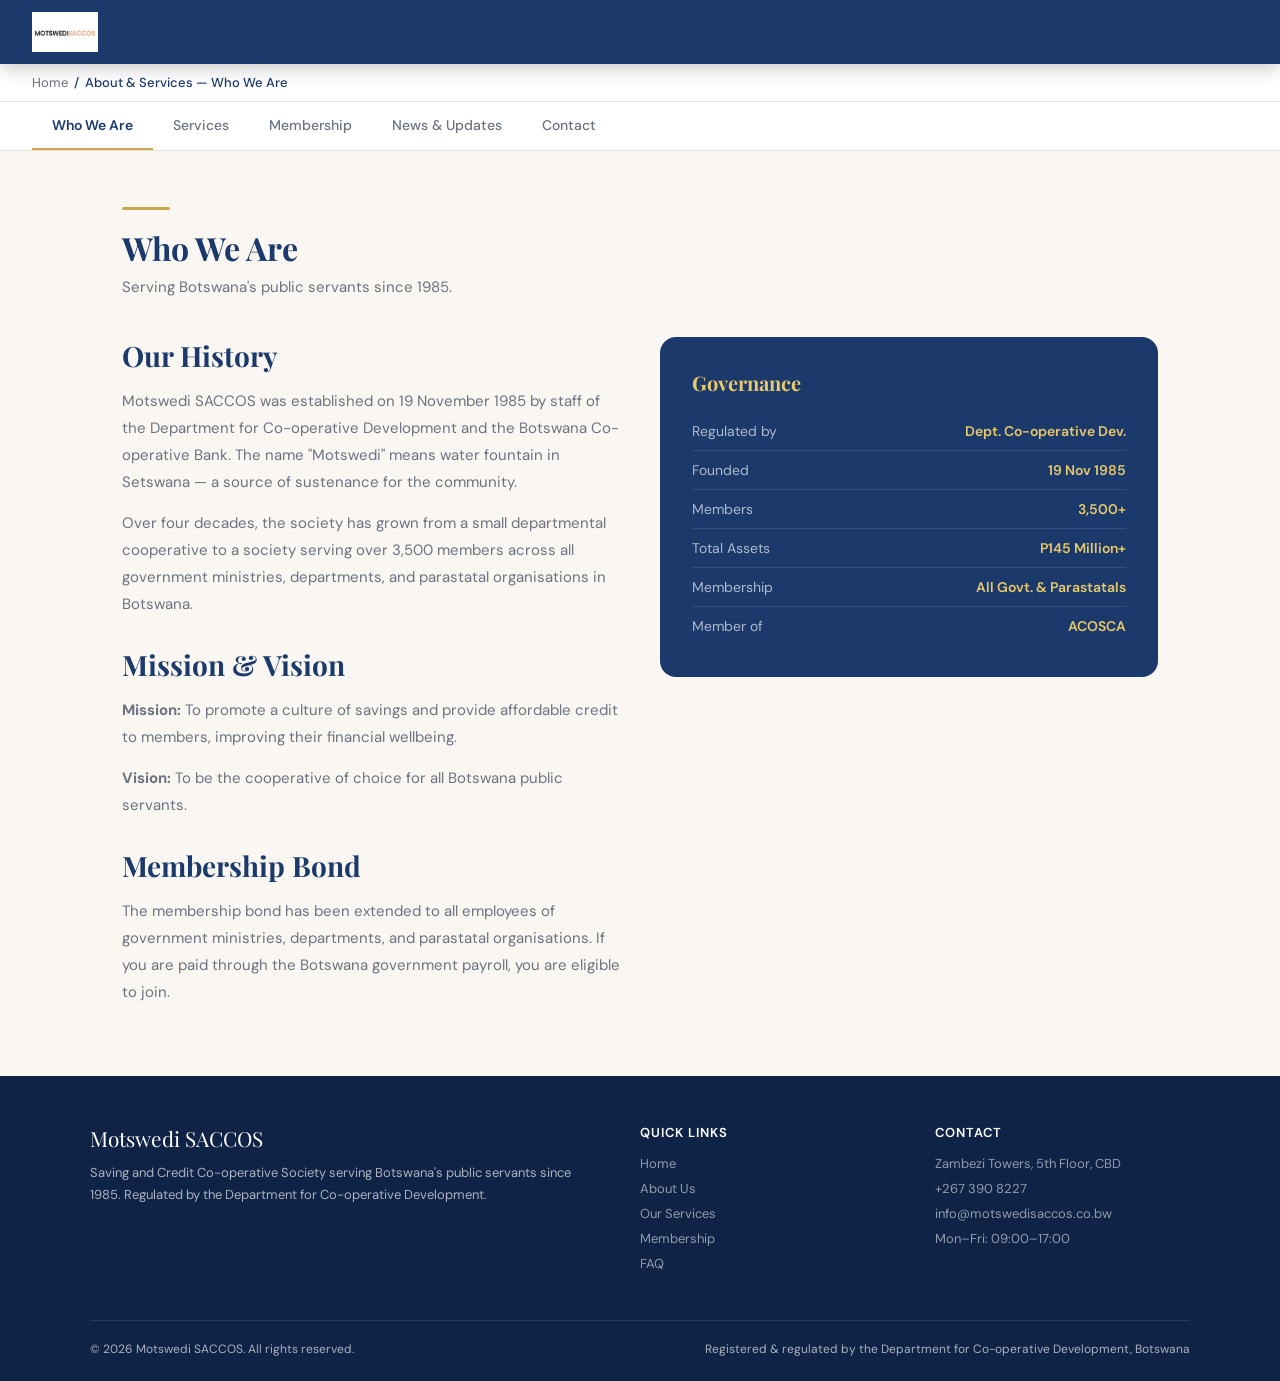
==== commit 04aa349e: "Implement navigation toggle in aboutservices.html Added JavaScript for navigation toggle functionali" ====
--- a/aboutservices.html
+++ b/aboutservices.html
@@ -1,17 +1,33 @@
 <!DOCTYPE html>
 <html lang="en">
 <head>
-  <meta charset="UTF-8"/>
-  <meta name="viewport" content="width=device-width, initial-scale=1.0"/>
+  <meta charset="UTF-8">
+  <meta name="viewport" content="width=device-width, initial-scale=1.0">
   <title>About &amp; Services — Motswedi SACCOS</title>
-  <link rel="stylesheet" href="style.css"/>
+  <link rel="stylesheet" href="style.css">
 </head>
+<script>
+  const toggle = document.querySelector('.nav-toggle');
+  const navLinks = document.getElementById('nav-links');
+
+  toggle.addEventListener('click', () => {
+    const isOpen = navLinks.classList.toggle('open');
+    toggle.classList.toggle('open');
+    toggle.setAttribute('aria-expanded', isOpen);
+  });
+  
+  navLinks.querySelectorAll('a').forEach(link => {
+    link.addEventListener('click', () => {
+      navLinks.classList.remove('open');
+      toggle.classList.remove('open');
+      toggle.setAttribute('aria-expanded', false);
+    });
+  });
+</script>
 <body class="fade-in">
-
-
 <nav>
   <a class="nav-logo" href="index.html">
-    <img src="images/logo.jpg" alt="Motswedi SACCOS Logo" class="nav-logo-img"/>
+    <img src="images/logo.jpg" alt="Motswedi SACCOS Logo" class="nav-logo-img">
   </a>
   <div class="nav-links">
     <a class="nav-btn" href="index.html">Home</a>
@@ -101,7 +117,7 @@
       <p>Enter your loan amount and term to see an estimated monthly repayment.</p>
       <div class="field">
         <label>Loan Amount (BWP)</label>
-        <input type="number" id="loanAmt" value="10000" min="1000" oninput="calcLoan()"/>
+        <input type="number" id="loanAmt" value="10000" min="1000" oninput="calcLoan()">
       </div>
       <div class="field">
         <label>Repayment Period</label>
@@ -237,10 +253,10 @@
       <div>
         <div class="contact-card" style="margin-bottom:16px;">
           <h4>Office Details</h4>
-          <div class="contact-row"><div class="contact-row-icon"></div><div class="contact-row-text">Zambezi Towers, 5th Floor<br/>Central Business District, Gaborone</div></div>
-          <div class="contact-row"><div class="contact-row-icon"></div><div class="contact-row-text">+267 390 8227 / +267 350 0973<br/>WhatsApp: +267 77 892 470</div></div>
+          <div class="contact-row"><div class="contact-row-icon"></div><div class="contact-row-text">Zambezi Towers, 5th Floor<br>Central Business District, Gaborone</div></div>
+          <div class="contact-row"><div class="contact-row-icon"></div><div class="contact-row-text">+267 390 8227 / +267 350 0973<br>WhatsApp: +267 77 892 470</div></div>
           <div class="contact-row"><div class="contact-row-icon"></div><div class="contact-row-text">info@motswedisaccos.co.bw</div></div>
-          <div class="contact-row"><div class="contact-row-icon"></div><div class="contact-row-text">Monday – Friday: 09:00 – 17:00<br/>Weekends &amp; Public Holidays: Closed</div></div>
+          <div class="contact-row"><div class="contact-row-icon"></div><div class="contact-row-text">Monday – Friday: 09:00 – 17:00<br>Weekends &amp; Public Holidays: Closed</div></div>
           <div class="contact-row"><div class="contact-row-icon"></div><div class="contact-row-text">P O Box 81027, Gaborone</div></div>
         </div>
         <div class="map-placeholder">Google Maps — Zambezi Towers, CBD Gaborone</div>
@@ -248,9 +264,9 @@
       <div class="contact-card">
         <h4> Send Us a Message</h4>
         <div class="contact-form">
-          <input type="text" placeholder="Your full name"/>
-          <input type="email" placeholder="Email address"/>
-          <input type="text" placeholder="Subject"/>
+          <input type="text" placeholder="Your full name">
+          <input type="email" placeholder="Email address">
+          <input type="text" placeholder="Subject">
           <textarea placeholder="Your message..."></textarea>
           <button class="btn-primary" style="width:100%;" onclick="showToast('Message sent! We will respond within 2 business days.')">Send Message</button>
         </div>
--- a/style.css
+++ b/style.css
@@ -23,12 +23,14 @@
 }
 
 
-
 nav {
   position: sticky; top: 0; z-index: 100;
   background: var(--navy);
-  display: flex; align-items: center; justify-content: space-between;
-  padding: 0 2rem; height: 64px;
+  display: flex; 
+  align-items: center; 
+  justify-content: space-between;
+  padding: 0 2rem; 
+  height: 64px;
   box-shadow: 0 2px 20px rgba(0,0,0,0.25);
 }
 
@@ -57,27 +59,68 @@
   letter-spacing: 0.3px;
 }
 
+.nav-toggle {
+  display: none;
+  flex-direction: column;
+  gap: 5px;
+  background: none;
+  border: none;
+  cursor: pointer;
+  padding: 4px;
+}
+
+.nav-toggle span {
+  display: block;
+  width: 25px;
+  height: 3px;
+  background-color: white; /* change to match your nav text colour */
+  border-radius: 3px;
+  transition: transform 0.3s, opacity 0.3s;
+}
+
 .nav-links {
   display: flex; 
   gap: 4px; 
   align-items: center;
 }
 
+.nav-links {
+  display: none;
+  flex-direction: column;
+  position: absolute;
+  top: 100%;      
+  left: 0;
+  right: 0;
+  background-color: #1a1a2e
+  padding: 1rem;
+  gap: 0.5rem;
+  z-index: 999;
+}
+.nav-links.open {
+  display: flex;
+}
+
 .nav-btn {
   background: none; border: none; cursor: pointer;
   font-family: 'DM Sans', sans-serif;
-  font-size: 14px; font-weight: 500;
+  font-size: 14px; 
+  font-weight: 500;
   color: rgba(255,255,255,0.75);
-  padding: 8px 16px; border-radius: 6px;
-  transition: all 0.2s; text-decoration: none;
-  display: inline-flex; align-items: center;
-}
-
-.nav-btn:hover { color: var(--white); 
+  padding: 8px 16px;
+  border-radius: 6px;
+  transition: all 0.2s; 
+  text-decoration: none;
+  display: inline-flex; 
+  align-items: center;
+}
+
+.nav-btn:hover { 
+  color: var(--white); 
   background: rgba(255,255,255,0.1); 
 }
 
-.nav-btn.active { color: var(--gold); 
+.nav-btn.active { 
+  color: var(--gold); 
   background: rgba(255,255,255,0.08); 
 }
 
@@ -894,6 +937,18 @@
   z-index:999; 
 }
 
+
+.nav-toggle.open span:nth-child(1) { 
+  transform: translateY(8px) rotate(45deg); 
+}
+.nav-toggle.open span:nth-child(2) { 
+  opacity: 0; 
+}
+.nav-toggle.open span:nth-child(3) { 
+  transform: translateY(-8px) rotate(-45deg); 
+}
+
+
 .toast.show { 
   transform:translateY(0); 
   opacity:1; 
@@ -922,7 +977,12 @@
   nav { 
     padding: 0 1rem; 
   }
+
+  @media (max-width: 768px) {
+  .nav-toggle {
+    display: flex;
+  }
   .nav-links .nav-btn:not(.nav-cta):not(.active) { 
     display: none; 
   }
-}+}
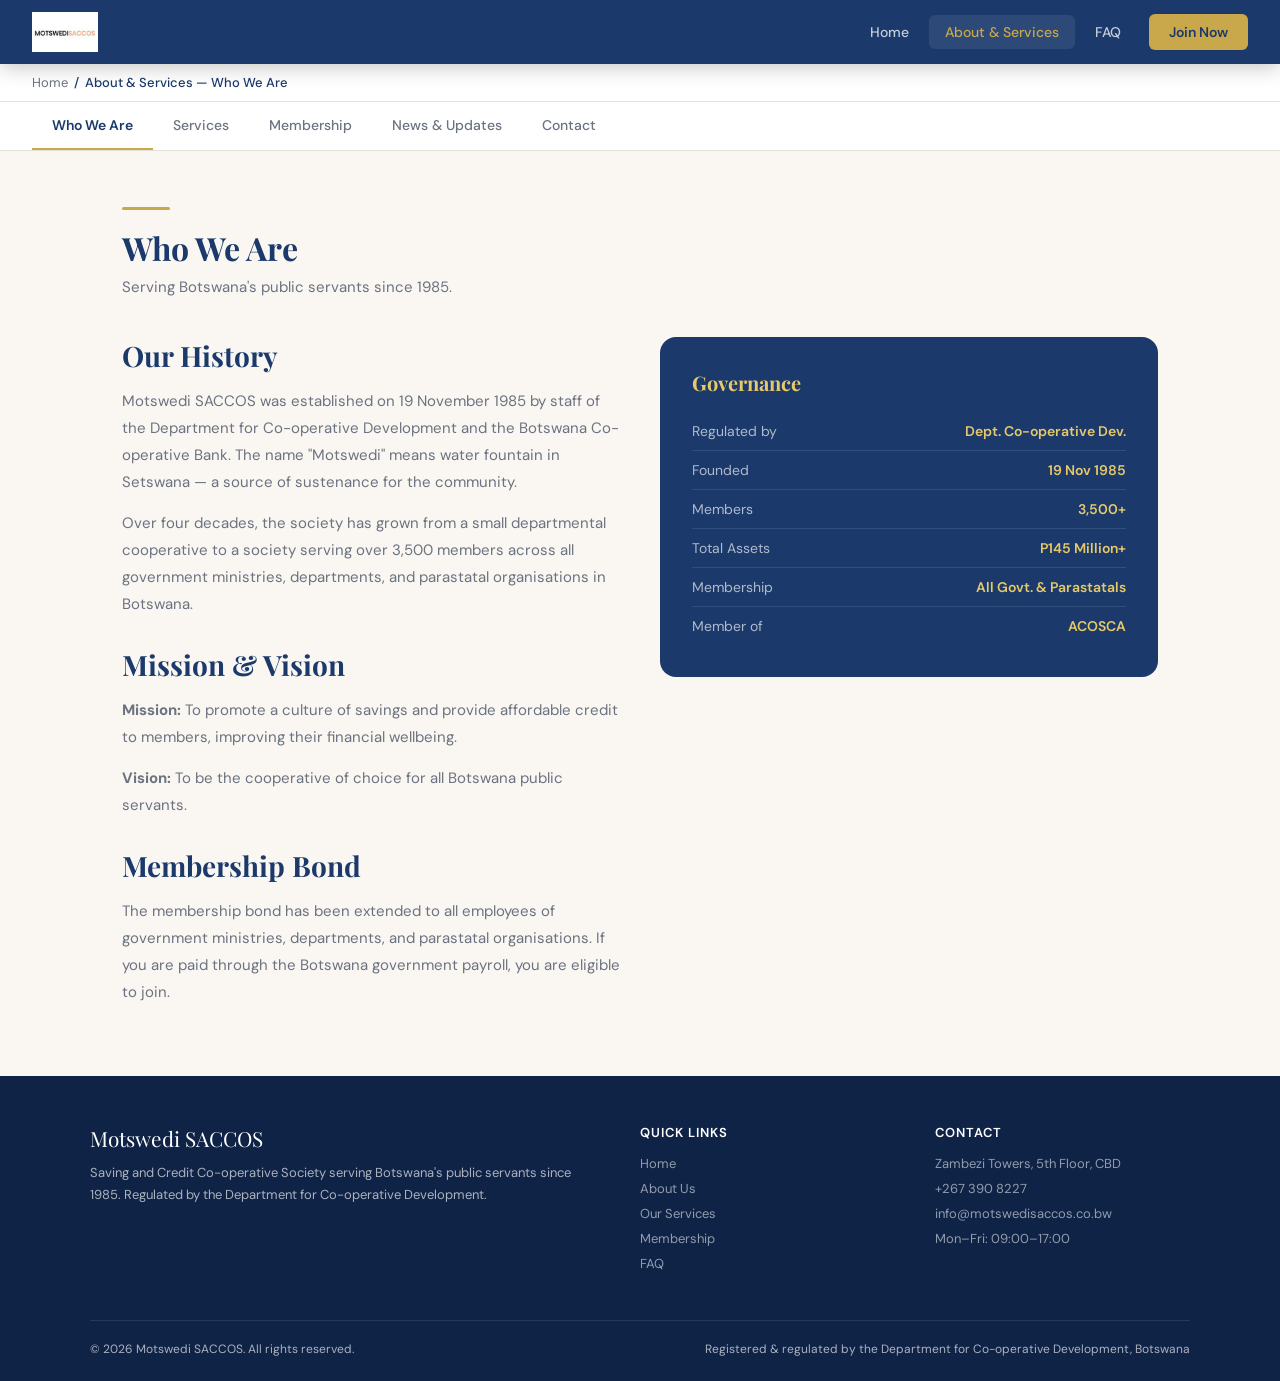
==== commit 0feb1cc9: "Refactor navigation script into the body section" ====
--- a/aboutservices.html
+++ b/aboutservices.html
@@ -6,6 +6,334 @@
   <title>About &amp; Services — Motswedi SACCOS</title>
   <link rel="stylesheet" href="style.css">
 </head>
+<body class="fade-in">
+<nav>
+  <a class="nav-logo" href="index.html">
+    <img src="images/logo.jpg" alt="Motswedi SACCOS Logo" class="nav-logo-img">
+  </a>
+  <button class="nav-toggle" aria-label="Toggle menu" aria-expanded="false">
+    <span></span>
+    <span></span>
+    <span></span>
+  </button>
+  <div class="nav-links" id="nav-links">
+    <a class="nav-btn" href="index.html">Home</a>
+    <a class="nav-btn active" href="aboutservices.html">About &amp; Services</a>
+    <a class="nav-btn" href="faq.html">FAQ</a>
+    <a class="nav-cta" href="#membership">Join Now</a>
+  </div>
+</nav>
+
+
+<div class="breadcrumb">
+  <a href="index.html">Home</a>
+  <span class="breadcrumb-sep">/</span>
+  <span id="breadcrumb-current">About &amp; Services</span>
+</div>
+
+
+<div class="as-nav">
+  <button class="as-tab" id="tab-who"      onclick="openTab('who')">Who We Are</button>
+  <button class="as-tab" id="tab-services" onclick="openTab('services')">Services</button>
+  <button class="as-tab" id="tab-join"     onclick="openTab('join')">Membership</button>
+  <button class="as-tab" id="tab-news"     onclick="openTab('news')">News &amp; Updates</button>
+  <button class="as-tab" id="tab-contact"  onclick="openTab('contact')">Contact</button>
+</div>
+
+
+<div id="as-who" class="as-content">
+  <div class="section">
+    <div class="gold-line"></div>
+    <h2 class="section-title">Who We Are</h2>
+    <p class="section-sub">Serving Botswana's public servants since 1985.</p>
+    <div class="info-grid">
+      <div class="info-text">
+        <h2>Our History</h2>
+        <p>Motswedi SACCOS was established on 19 November 1985 by staff of the Department for Co-operative Development and the Botswana Co-operative Bank. The name "Motswedi" means water fountain in Setswana — a source of sustenance for the community.</p>
+        <p>Over four decades, the society has grown from a small departmental cooperative to a society serving over 3,500 members across all government ministries, departments, and parastatal organisations in Botswana.</p>
+        <h2 style="margin-top:28px;">Mission &amp; Vision</h2>
+        <p><strong>Mission:</strong> To promote a culture of savings and provide affordable credit to members, improving their financial wellbeing.</p>
+        <p><strong>Vision:</strong> To be the cooperative of choice for all Botswana public servants.</p>
+        <h2 style="margin-top:28px;">Membership Bond</h2>
+        <p>The membership bond has been extended to all employees of government ministries, departments, and parastatal organisations. If you are paid through the Botswana government payroll, you are eligible to join.</p>
+      </div>
+      <div>
+        <div class="info-box">
+          <h3>Governance</h3>
+          <div class="info-row"><span>Regulated by</span><span>Dept. Co-operative Dev.</span></div>
+          <div class="info-row"><span>Founded</span><span>19 Nov 1985</span></div>
+          <div class="info-row"><span>Members</span><span>3,500+</span></div>
+          <div class="info-row"><span>Total Assets</span><span>P145 Million+</span></div>
+          <div class="info-row"><span>Membership</span><span>All Govt. &amp; Parastatals</span></div>
+          <div class="info-row"><span>Member of</span><span>ACOSCA</span></div>
+        </div>
+      </div>
+    </div>
+  </div>
+</div>
+
+
+<div id="as-services" class="as-content">
+  <div class="section" id="services">
+    <div class="gold-line"></div>
+    <h2 class="section-title">Our Services</h2>
+    <p class="section-sub">Savings, loans, and share capital — built for public servants.</p>
+    <div class="card-grid" style="margin-bottom:48px;">
+      <div class="card card-static">
+        <div class="card-icon"></div>
+        <h3>Savings Accounts</h3>
+        <p>Contribute monthly via payroll deduction. Earn competitive interest on your accumulated savings. Multiple product tiers available based on your contribution level.</p>
+      </div>
+      <div class="card card-static">
+        <div class="card-icon"></div>
+        <h3>Loan Products</h3>
+        <p>Borrow up to 4x your savings. Personal loans and emergency loans available. Competitive interest rates lower than commercial banks, with straightforward repayment terms.</p>
+      </div>
+      <div class="card card-static">
+        <div class="card-icon"></div>
+        <h3>Share Capital</h3>
+        <p>As a member-owned cooperative, you hold shares in Motswedi SACCOS. Shares grow in value and entitle you to a share of annual dividends declared at AGM.</p>
+      </div>
+    </div>
+
+    <div class="gold-line" id="calculator"></div>
+    <h2 class="section-title" style="margin-bottom:6px;">Loan Repayment Calculator</h2>
+    <p class="section-sub">Estimate your monthly payment instantly — no account needed.</p>
+    <div class="calc-wrap">
+      <h3>Calculate Your Repayment</h3>
+      <p>Enter your loan amount and term to see an estimated monthly repayment.</p>
+      <div class="field">
+        <label>Loan Amount (BWP)</label>
+        <input type="number" id="loanAmt" value="10000" min="1000" oninput="calcLoan()">
+      </div>
+      <div class="field">
+        <label>Repayment Period</label>
+        <select id="loanTerm" onchange="calcLoan()">
+          <option value="12">12 months</option>
+          <option value="24" selected>24 months</option>
+          <option value="36">36 months</option>
+          <option value="48">48 months</option>
+          <option value="60">60 months</option>
+        </select>
+      </div>
+      <div class="calc-result">
+        <div>
+          <div class="calc-result-label">Estimated Monthly Repayment</div>
+          <div style="font-size:11px;color:rgba(255,255,255,0.4);margin-top:2px;">At 12% p.a. indicative rate</div>
+        </div>
+        <div class="calc-result-value" id="calcResult">P 487</div>
+      </div>
+    </div>
+  </div>
+</div>
+
+<!-- ── MEMBERSHIP ── -->
+<div id="as-join" class="as-content">
+  <div class="section" id="membership">
+    <div class="gold-line"></div>
+    <h2 class="section-title">Membership</h2>
+    <p class="section-sub">Join in three simple steps. Open to all government and parastatal employees.</p>
+    <div class="card-grid" style="margin-bottom:48px;">
+      <div class="card card-static">
+        <div class="card-icon"></div>
+        <h3>Step 1 — Check Eligibility</h3>
+        <p>You must be employed by a Botswana government ministry, department, or parastatal organisation and paid through the government payroll system.</p>
+      </div>
+      <div class="card card-static">
+        <div class="card-icon"></div>
+        <h3>Step 2 — Download &amp; Complete Form</h3>
+        <p>Download the membership application form below, complete it with your personal and employment details, and attach a copy of your national ID and payslip.</p>
+      </div>
+      <div class="card card-static">
+        <div class="card-icon"></div>
+        <h3>Step 3 — Submit at the Office</h3>
+        <p>Bring your completed form to Zambezi Towers, 5th Floor, CBD Gaborone, Monday–Friday 09:00–17:00. Processing takes 5–7 working days.</p>
+      </div>
+    </div>
+
+    <div class="gold-line"></div>
+    <h2 class="section-title" style="margin-bottom:6px;">Forms &amp; Downloads</h2>
+    <p class="section-sub">Download, complete, and submit in person.</p>
+    <div class="forms-list">
+      <div class="form-item">
+        <div class="form-icon"></div>
+        <div class="form-info">
+          <h4>Membership Application Form</h4>
+          <p>For new members joining Motswedi SACCOS for the first time.</p>
+        </div>
+        <button class="form-dl" onclick="showToast('Membership form download started')">Download PDF</button>
+      </div>
+      <div class="form-item">
+        <div class="form-icon"></div>
+        <div class="form-info">
+          <h4>Loan Application Form</h4>
+          <p>For existing members applying for a personal or emergency loan.</p>
+        </div>
+        <button class="form-dl" onclick="showToast('Loan form download started')">Download PDF</button>
+      </div>
+      <div class="form-item">
+        <div class="form-icon"></div>
+        <div class="form-info">
+          <h4>Monana Loan Form</h4>
+          <p>Specialised loan product application for eligible members.</p>
+        </div>
+        <button class="form-dl" onclick="showToast('Monana loan form download started')">Download PDF</button>
+      </div>
+      <div class="form-item">
+        <div class="form-icon"></div>
+        <div class="form-info">
+          <h4>CLP Refund Form</h4>
+          <p>For members requesting a Credit Life Policy refund.</p>
+        </div>
+        <button class="form-dl" onclick="showToast('CLP refund form download started')">Download PDF</button>
+      </div>
+    </div>
+  </div>
+</div>
+
+
+<div id="as-news" class="as-content">
+  <div class="section" id="news">
+    <div class="gold-line"></div>
+    <h2 class="section-title">News &amp; Updates</h2>
+    <p class="section-sub">Announcements, policy changes, and financial literacy resources.</p>
+    <div class="news-list">
+      <div class="news-item">
+        <div class="news-date"><span class="day">13</span><span class="mon">Apr 2026</span></div>
+        <div class="news-body">
+          <h4>Group Funeral Scheme — Updating Process</h4>
+          <p>Members are reminded to update their Group Funeral Scheme beneficiary details. Contact the office at 390 8227 / 350 0973 or visit in person.</p>
+        </div>
+      </div>
+      <div class="news-item">
+        <div class="news-date"><span class="day">01</span><span class="mon">Mar 2026</span></div>
+        <div class="news-body">
+          <h4>AGM Notice — Annual General Meeting 2026</h4>
+          <p>The Annual General Meeting will be held on 15 May 2026 at 09:00. All members are encouraged to attend and participate in society governance decisions.</p>
+        </div>
+      </div>
+      <div class="news-item">
+        <div class="news-date"><span class="day">15</span><span class="mon">Jan 2026</span></div>
+        <div class="news-body">
+          <h4>Financial Literacy: Managing Debt on a Government Salary</h4>
+          <p>Our latest article covers practical strategies for managing credit obligations, building emergency savings, and using cooperative benefits effectively.</p>
+        </div>
+      </div>
+      <div class="news-item">
+        <div class="news-date"><span class="day">10</span><span class="mon">Dec 2025</span></div>
+        <div class="news-body">
+          <h4>Membership Bond Extended to All Parastatals</h4>
+          <p>Motswedi SACCOS confirms that all employees from government ministries, departments, and parastatal organisations are now eligible to join.</p>
+        </div>
+      </div>
+    </div>
+  </div>
+</div>
+
+
+<div id="as-contact" class="as-content">
+  <div class="section" id="contact">
+    <div class="gold-line"></div>
+    <h2 class="section-title">Contact Us</h2>
+    <p class="section-sub">We are here Monday to Friday, 09:00–17:00.</p>
+    <div class="contact-grid">
+      <div>
+        <div class="contact-card" style="margin-bottom:16px;">
+          <h4>Office Details</h4>
+          <div class="contact-row"><div class="contact-row-icon"></div><div class="contact-row-text">Zambezi Towers, 5th Floor<br>Central Business District, Gaborone</div></div>
+          <div class="contact-row"><div class="contact-row-icon"></div><div class="contact-row-text">+267 390 8227 / +267 350 0973<br>WhatsApp: +267 77 892 470</div></div>
+          <div class="contact-row"><div class="contact-row-icon"></div><div class="contact-row-text">info@motswedisaccos.co.bw</div></div>
+          <div class="contact-row"><div class="contact-row-icon"></div><div class="contact-row-text">Monday – Friday: 09:00 – 17:00<br>Weekends &amp; Public Holidays: Closed</div></div>
+          <div class="contact-row"><div class="contact-row-icon"></div><div class="contact-row-text">P O Box 81027, Gaborone</div></div>
+        </div>
+        <div class="map-placeholder">Google Maps — Zambezi Towers, CBD Gaborone</div>
+      </div>
+      <div class="contact-card">
+        <h4> Send Us a Message</h4>
+        <div class="contact-form">
+          <input type="text" placeholder="Your full name">
+          <input type="email" placeholder="Email address">
+          <input type="text" placeholder="Subject">
+          <textarea placeholder="Your message..."></textarea>
+          <button class="btn-primary" style="width:100%;" onclick="showToast('Message sent! We will respond within 2 business days.')">Send Message</button>
+        </div>
+      </div>
+    </div>
+  </div>
+</div>
+
+
+<footer>
+  <div class="footer-grid">
+    <div>
+      <div class="footer-logo">Motswedi SACCOS</div>
+      <p class="footer-tagline">Saving and Credit Co-operative Society serving Botswana's public servants since 1985. Regulated by the Department for Co-operative Development.</p>
+    </div>
+    <div class="footer-col">
+      <h5>Quick Links</h5>
+      <a href="index.html">Home</a>
+      <a href="#who" onclick="openTab('who')">About Us</a>
+      <a href="#services" onclick="openTab('services')">Our Services</a>
+      <a href="#membership" onclick="openTab('join')">Membership</a>
+      <a href="faq.html">FAQ</a>
+    </div>
+    <div class="footer-col">
+      <h5>Contact</h5>
+      <a>Zambezi Towers, 5th Floor, CBD</a>
+      <a href="tel:+26739082270">+267 390 8227</a>
+      <a href="mailto:info@motswedisaccos.co.bw">info@motswedisaccos.co.bw</a>
+      <a>Mon–Fri: 09:00–17:00</a>
+    </div>
+  </div>
+  <div class="footer-bottom">
+    <span>© 2026 Motswedi SACCOS. All rights reserved.</span>
+    <span>Registered &amp; regulated by the Department for Co-operative Development, Botswana</span>
+  </div>
+</footer>
+
+<div class="toast" id="toast"></div>
+
+<script>
+
+
+  const tabs = { who:'Who We Are', services:'Services', join:'Membership', news:'News & Updates', contact:'Contact' };
+
+  function openTab(name) {
+    document.querySelectorAll('.as-tab').forEach(t => t.classList.remove('active'));
+    document.querySelectorAll('.as-content').forEach(c => c.classList.remove('active'));
+    document.getElementById('tab-' + name).classList.add('active');
+    document.getElementById('as-' + name).classList.add('active');
+    document.getElementById('breadcrumb-current').textContent = 'About & Services — ' + (tabs[name] || '');
+    window.scrollTo({ top: 80, behavior: 'smooth' });
+  }
+
+
+  const hashMap = { '#who':'who', '#services':'services', '#calculator':'services', '#membership':'join', '#news':'news', '#contact':'contact' };
+  const startTab = hashMap[window.location.hash] || 'who';
+  openTab(startTab);
+
+
+  function calcLoan() {
+    const amt = parseFloat(document.getElementById('loanAmt').value) || 0;
+    const term = parseInt(document.getElementById('loanTerm').value);
+    const rate = 0.12 / 12;
+    let monthly = 0;
+    if (rate > 0 && term > 0 && amt > 0) {
+      monthly = amt * rate * Math.pow(1+rate, term) / (Math.pow(1+rate, term) - 1);
+    }
+    document.getElementById('calcResult').textContent = 'P ' + monthly.toFixed(0).replace(/\B(?=(\d{3})+(?!\d))/g, ',');
+  }
+  calcLoan();
+
+
+  function showToast(msg) {
+    const t = document.getElementById('toast');
+    t.textContent = '✓ ' + msg;
+    t.classList.add('show');
+    setTimeout(() => t.classList.remove('show'), 3000);
+  }
+</script>
+</body>
 <script>
   const toggle = document.querySelector('.nav-toggle');
   const navLinks = document.getElementById('nav-links');
@@ -24,327 +352,4 @@
     });
   });
 </script>
-<body class="fade-in">
-<nav>
-  <a class="nav-logo" href="index.html">
-    <img src="images/logo.jpg" alt="Motswedi SACCOS Logo" class="nav-logo-img">
-  </a>
-  <div class="nav-links">
-    <a class="nav-btn" href="index.html">Home</a>
-    <a class="nav-btn active" href="aboutservices.html">About &amp; Services</a>
-    <a class="nav-btn" href="faq.html">FAQ</a>
-    <a class="nav-cta" href="#membership">Join Now</a>
-  </div>
-</nav>
-
-
-<div class="breadcrumb">
-  <a href="index.html">Home</a>
-  <span class="breadcrumb-sep">/</span>
-  <span id="breadcrumb-current">About &amp; Services</span>
-</div>
-
-
-<div class="as-nav">
-  <button class="as-tab" id="tab-who"      onclick="openTab('who')">Who We Are</button>
-  <button class="as-tab" id="tab-services" onclick="openTab('services')">Services</button>
-  <button class="as-tab" id="tab-join"     onclick="openTab('join')">Membership</button>
-  <button class="as-tab" id="tab-news"     onclick="openTab('news')">News &amp; Updates</button>
-  <button class="as-tab" id="tab-contact"  onclick="openTab('contact')">Contact</button>
-</div>
-
-
-<div id="as-who" class="as-content">
-  <div class="section">
-    <div class="gold-line"></div>
-    <h2 class="section-title">Who We Are</h2>
-    <p class="section-sub">Serving Botswana's public servants since 1985.</p>
-    <div class="info-grid">
-      <div class="info-text">
-        <h2>Our History</h2>
-        <p>Motswedi SACCOS was established on 19 November 1985 by staff of the Department for Co-operative Development and the Botswana Co-operative Bank. The name "Motswedi" means water fountain in Setswana — a source of sustenance for the community.</p>
-        <p>Over four decades, the society has grown from a small departmental cooperative to a society serving over 3,500 members across all government ministries, departments, and parastatal organisations in Botswana.</p>
-        <h2 style="margin-top:28px;">Mission &amp; Vision</h2>
-        <p><strong>Mission:</strong> To promote a culture of savings and provide affordable credit to members, improving their financial wellbeing.</p>
-        <p><strong>Vision:</strong> To be the cooperative of choice for all Botswana public servants.</p>
-        <h2 style="margin-top:28px;">Membership Bond</h2>
-        <p>The membership bond has been extended to all employees of government ministries, departments, and parastatal organisations. If you are paid through the Botswana government payroll, you are eligible to join.</p>
-      </div>
-      <div>
-        <div class="info-box">
-          <h3>Governance</h3>
-          <div class="info-row"><span>Regulated by</span><span>Dept. Co-operative Dev.</span></div>
-          <div class="info-row"><span>Founded</span><span>19 Nov 1985</span></div>
-          <div class="info-row"><span>Members</span><span>3,500+</span></div>
-          <div class="info-row"><span>Total Assets</span><span>P145 Million+</span></div>
-          <div class="info-row"><span>Membership</span><span>All Govt. &amp; Parastatals</span></div>
-          <div class="info-row"><span>Member of</span><span>ACOSCA</span></div>
-        </div>
-      </div>
-    </div>
-  </div>
-</div>
-
-
-<div id="as-services" class="as-content">
-  <div class="section" id="services">
-    <div class="gold-line"></div>
-    <h2 class="section-title">Our Services</h2>
-    <p class="section-sub">Savings, loans, and share capital — built for public servants.</p>
-    <div class="card-grid" style="margin-bottom:48px;">
-      <div class="card card-static">
-        <div class="card-icon"></div>
-        <h3>Savings Accounts</h3>
-        <p>Contribute monthly via payroll deduction. Earn competitive interest on your accumulated savings. Multiple product tiers available based on your contribution level.</p>
-      </div>
-      <div class="card card-static">
-        <div class="card-icon"></div>
-        <h3>Loan Products</h3>
-        <p>Borrow up to 4x your savings. Personal loans and emergency loans available. Competitive interest rates lower than commercial banks, with straightforward repayment terms.</p>
-      </div>
-      <div class="card card-static">
-        <div class="card-icon"></div>
-        <h3>Share Capital</h3>
-        <p>As a member-owned cooperative, you hold shares in Motswedi SACCOS. Shares grow in value and entitle you to a share of annual dividends declared at AGM.</p>
-      </div>
-    </div>
-
-    <div class="gold-line" id="calculator"></div>
-    <h2 class="section-title" style="margin-bottom:6px;">Loan Repayment Calculator</h2>
-    <p class="section-sub">Estimate your monthly payment instantly — no account needed.</p>
-    <div class="calc-wrap">
-      <h3>Calculate Your Repayment</h3>
-      <p>Enter your loan amount and term to see an estimated monthly repayment.</p>
-      <div class="field">
-        <label>Loan Amount (BWP)</label>
-        <input type="number" id="loanAmt" value="10000" min="1000" oninput="calcLoan()">
-      </div>
-      <div class="field">
-        <label>Repayment Period</label>
-        <select id="loanTerm" onchange="calcLoan()">
-          <option value="12">12 months</option>
-          <option value="24" selected>24 months</option>
-          <option value="36">36 months</option>
-          <option value="48">48 months</option>
-          <option value="60">60 months</option>
-        </select>
-      </div>
-      <div class="calc-result">
-        <div>
-          <div class="calc-result-label">Estimated Monthly Repayment</div>
-          <div style="font-size:11px;color:rgba(255,255,255,0.4);margin-top:2px;">At 12% p.a. indicative rate</div>
-        </div>
-        <div class="calc-result-value" id="calcResult">P 487</div>
-      </div>
-    </div>
-  </div>
-</div>
-
-<!-- ── MEMBERSHIP ── -->
-<div id="as-join" class="as-content">
-  <div class="section" id="membership">
-    <div class="gold-line"></div>
-    <h2 class="section-title">Membership</h2>
-    <p class="section-sub">Join in three simple steps. Open to all government and parastatal employees.</p>
-    <div class="card-grid" style="margin-bottom:48px;">
-      <div class="card card-static">
-        <div class="card-icon"></div>
-        <h3>Step 1 — Check Eligibility</h3>
-        <p>You must be employed by a Botswana government ministry, department, or parastatal organisation and paid through the government payroll system.</p>
-      </div>
-      <div class="card card-static">
-        <div class="card-icon"></div>
-        <h3>Step 2 — Download &amp; Complete Form</h3>
-        <p>Download the membership application form below, complete it with your personal and employment details, and attach a copy of your national ID and payslip.</p>
-      </div>
-      <div class="card card-static">
-        <div class="card-icon"></div>
-        <h3>Step 3 — Submit at the Office</h3>
-        <p>Bring your completed form to Zambezi Towers, 5th Floor, CBD Gaborone, Monday–Friday 09:00–17:00. Processing takes 5–7 working days.</p>
-      </div>
-    </div>
-
-    <div class="gold-line"></div>
-    <h2 class="section-title" style="margin-bottom:6px;">Forms &amp; Downloads</h2>
-    <p class="section-sub">Download, complete, and submit in person.</p>
-    <div class="forms-list">
-      <div class="form-item">
-        <div class="form-icon"></div>
-        <div class="form-info">
-          <h4>Membership Application Form</h4>
-          <p>For new members joining Motswedi SACCOS for the first time.</p>
-        </div>
-        <button class="form-dl" onclick="showToast('Membership form download started')">Download PDF</button>
-      </div>
-      <div class="form-item">
-        <div class="form-icon"></div>
-        <div class="form-info">
-          <h4>Loan Application Form</h4>
-          <p>For existing members applying for a personal or emergency loan.</p>
-        </div>
-        <button class="form-dl" onclick="showToast('Loan form download started')">Download PDF</button>
-      </div>
-      <div class="form-item">
-        <div class="form-icon"></div>
-        <div class="form-info">
-          <h4>Monana Loan Form</h4>
-          <p>Specialised loan product application for eligible members.</p>
-        </div>
-        <button class="form-dl" onclick="showToast('Monana loan form download started')">Download PDF</button>
-      </div>
-      <div class="form-item">
-        <div class="form-icon"></div>
-        <div class="form-info">
-          <h4>CLP Refund Form</h4>
-          <p>For members requesting a Credit Life Policy refund.</p>
-        </div>
-        <button class="form-dl" onclick="showToast('CLP refund form download started')">Download PDF</button>
-      </div>
-    </div>
-  </div>
-</div>
-
-
-<div id="as-news" class="as-content">
-  <div class="section" id="news">
-    <div class="gold-line"></div>
-    <h2 class="section-title">News &amp; Updates</h2>
-    <p class="section-sub">Announcements, policy changes, and financial literacy resources.</p>
-    <div class="news-list">
-      <div class="news-item">
-        <div class="news-date"><span class="day">13</span><span class="mon">Apr 2026</span></div>
-        <div class="news-body">
-          <h4>Group Funeral Scheme — Updating Process</h4>
-          <p>Members are reminded to update their Group Funeral Scheme beneficiary details. Contact the office at 390 8227 / 350 0973 or visit in person.</p>
-        </div>
-      </div>
-      <div class="news-item">
-        <div class="news-date"><span class="day">01</span><span class="mon">Mar 2026</span></div>
-        <div class="news-body">
-          <h4>AGM Notice — Annual General Meeting 2026</h4>
-          <p>The Annual General Meeting will be held on 15 May 2026 at 09:00. All members are encouraged to attend and participate in society governance decisions.</p>
-        </div>
-      </div>
-      <div class="news-item">
-        <div class="news-date"><span class="day">15</span><span class="mon">Jan 2026</span></div>
-        <div class="news-body">
-          <h4>Financial Literacy: Managing Debt on a Government Salary</h4>
-          <p>Our latest article covers practical strategies for managing credit obligations, building emergency savings, and using cooperative benefits effectively.</p>
-        </div>
-      </div>
-      <div class="news-item">
-        <div class="news-date"><span class="day">10</span><span class="mon">Dec 2025</span></div>
-        <div class="news-body">
-          <h4>Membership Bond Extended to All Parastatals</h4>
-          <p>Motswedi SACCOS confirms that all employees from government ministries, departments, and parastatal organisations are now eligible to join.</p>
-        </div>
-      </div>
-    </div>
-  </div>
-</div>
-
-
-<div id="as-contact" class="as-content">
-  <div class="section" id="contact">
-    <div class="gold-line"></div>
-    <h2 class="section-title">Contact Us</h2>
-    <p class="section-sub">We are here Monday to Friday, 09:00–17:00.</p>
-    <div class="contact-grid">
-      <div>
-        <div class="contact-card" style="margin-bottom:16px;">
-          <h4>Office Details</h4>
-          <div class="contact-row"><div class="contact-row-icon"></div><div class="contact-row-text">Zambezi Towers, 5th Floor<br>Central Business District, Gaborone</div></div>
-          <div class="contact-row"><div class="contact-row-icon"></div><div class="contact-row-text">+267 390 8227 / +267 350 0973<br>WhatsApp: +267 77 892 470</div></div>
-          <div class="contact-row"><div class="contact-row-icon"></div><div class="contact-row-text">info@motswedisaccos.co.bw</div></div>
-          <div class="contact-row"><div class="contact-row-icon"></div><div class="contact-row-text">Monday – Friday: 09:00 – 17:00<br>Weekends &amp; Public Holidays: Closed</div></div>
-          <div class="contact-row"><div class="contact-row-icon"></div><div class="contact-row-text">P O Box 81027, Gaborone</div></div>
-        </div>
-        <div class="map-placeholder">Google Maps — Zambezi Towers, CBD Gaborone</div>
-      </div>
-      <div class="contact-card">
-        <h4> Send Us a Message</h4>
-        <div class="contact-form">
-          <input type="text" placeholder="Your full name">
-          <input type="email" placeholder="Email address">
-          <input type="text" placeholder="Subject">
-          <textarea placeholder="Your message..."></textarea>
-          <button class="btn-primary" style="width:100%;" onclick="showToast('Message sent! We will respond within 2 business days.')">Send Message</button>
-        </div>
-      </div>
-    </div>
-  </div>
-</div>
-
-
-<footer>
-  <div class="footer-grid">
-    <div>
-      <div class="footer-logo">Motswedi SACCOS</div>
-      <p class="footer-tagline">Saving and Credit Co-operative Society serving Botswana's public servants since 1985. Regulated by the Department for Co-operative Development.</p>
-    </div>
-    <div class="footer-col">
-      <h5>Quick Links</h5>
-      <a href="index.html">Home</a>
-      <a href="#who" onclick="openTab('who')">About Us</a>
-      <a href="#services" onclick="openTab('services')">Our Services</a>
-      <a href="#membership" onclick="openTab('join')">Membership</a>
-      <a href="faq.html">FAQ</a>
-    </div>
-    <div class="footer-col">
-      <h5>Contact</h5>
-      <a>Zambezi Towers, 5th Floor, CBD</a>
-      <a href="tel:+26739082270">+267 390 8227</a>
-      <a href="mailto:info@motswedisaccos.co.bw">info@motswedisaccos.co.bw</a>
-      <a>Mon–Fri: 09:00–17:00</a>
-    </div>
-  </div>
-  <div class="footer-bottom">
-    <span>© 2026 Motswedi SACCOS. All rights reserved.</span>
-    <span>Registered &amp; regulated by the Department for Co-operative Development, Botswana</span>
-  </div>
-</footer>
-
-<div class="toast" id="toast"></div>
-
-<script>
-
-
-  const tabs = { who:'Who We Are', services:'Services', join:'Membership', news:'News & Updates', contact:'Contact' };
-
-  function openTab(name) {
-    document.querySelectorAll('.as-tab').forEach(t => t.classList.remove('active'));
-    document.querySelectorAll('.as-content').forEach(c => c.classList.remove('active'));
-    document.getElementById('tab-' + name).classList.add('active');
-    document.getElementById('as-' + name).classList.add('active');
-    document.getElementById('breadcrumb-current').textContent = 'About & Services — ' + (tabs[name] || '');
-    window.scrollTo({ top: 80, behavior: 'smooth' });
-  }
-
-
-  const hashMap = { '#who':'who', '#services':'services', '#calculator':'services', '#membership':'join', '#news':'news', '#contact':'contact' };
-  const startTab = hashMap[window.location.hash] || 'who';
-  openTab(startTab);
-
-
-  function calcLoan() {
-    const amt = parseFloat(document.getElementById('loanAmt').value) || 0;
-    const term = parseInt(document.getElementById('loanTerm').value);
-    const rate = 0.12 / 12;
-    let monthly = 0;
-    if (rate > 0 && term > 0 && amt > 0) {
-      monthly = amt * rate * Math.pow(1+rate, term) / (Math.pow(1+rate, term) - 1);
-    }
-    document.getElementById('calcResult').textContent = 'P ' + monthly.toFixed(0).replace(/\B(?=(\d{3})+(?!\d))/g, ',');
-  }
-  calcLoan();
-
-
-  function showToast(msg) {
-    const t = document.getElementById('toast');
-    t.textContent = '✓ ' + msg;
-    t.classList.add('show');
-    setTimeout(() => t.classList.remove('show'), 3000);
-  }
-</script>
-</body>
 </html>
--- a/style.css
+++ b/style.css
@@ -73,28 +73,16 @@
   display: block;
   width: 25px;
   height: 3px;
-  background-color: white; /* change to match your nav text colour */
+  background-color: white; 
   border-radius: 3px;
   transition: transform 0.3s, opacity 0.3s;
 }
 
 .nav-links {
-  display: flex; 
-  gap: 4px; 
+  display: flex;
+  flex-direction: row;
   align-items: center;
-}
-
-.nav-links {
-  display: none;
-  flex-direction: column;
-  position: absolute;
-  top: 100%;      
-  left: 0;
-  right: 0;
-  background-color: #1a1a2e
-  padding: 1rem;
-  gap: 0.5rem;
-  z-index: 999;
+  gap: 4px;
 }
 .nav-links.open {
   display: flex;
@@ -966,7 +954,28 @@
     grid-template-columns: 1fr; 
   }
 }
-
+@media (max-width: 768px) {
+  .nav-toggle {
+    display: flex;
+  }
+
+  .nav-links {
+    display: none;
+    flex-direction: column;
+    position: absolute;
+    top: 64px;
+    left: 0;
+    right: 0;
+    background-color: var(--navy);
+    padding: 1rem;
+    gap: 0.5rem;
+    z-index: 999;
+  }
+
+  .nav-links.open {
+    display: flex;
+  }
+}
 @media(max-width:600px) {
   .hero { 
     padding: 50px 1rem 40px; 
@@ -977,12 +986,6 @@
   nav { 
     padding: 0 1rem; 
   }
-
-  @media (max-width: 768px) {
-  .nav-toggle {
-    display: flex;
-  }
-  .nav-links .nav-btn:not(.nav-cta):not(.active) { 
-    display: none; 
-  }
-}
+}
+
+
